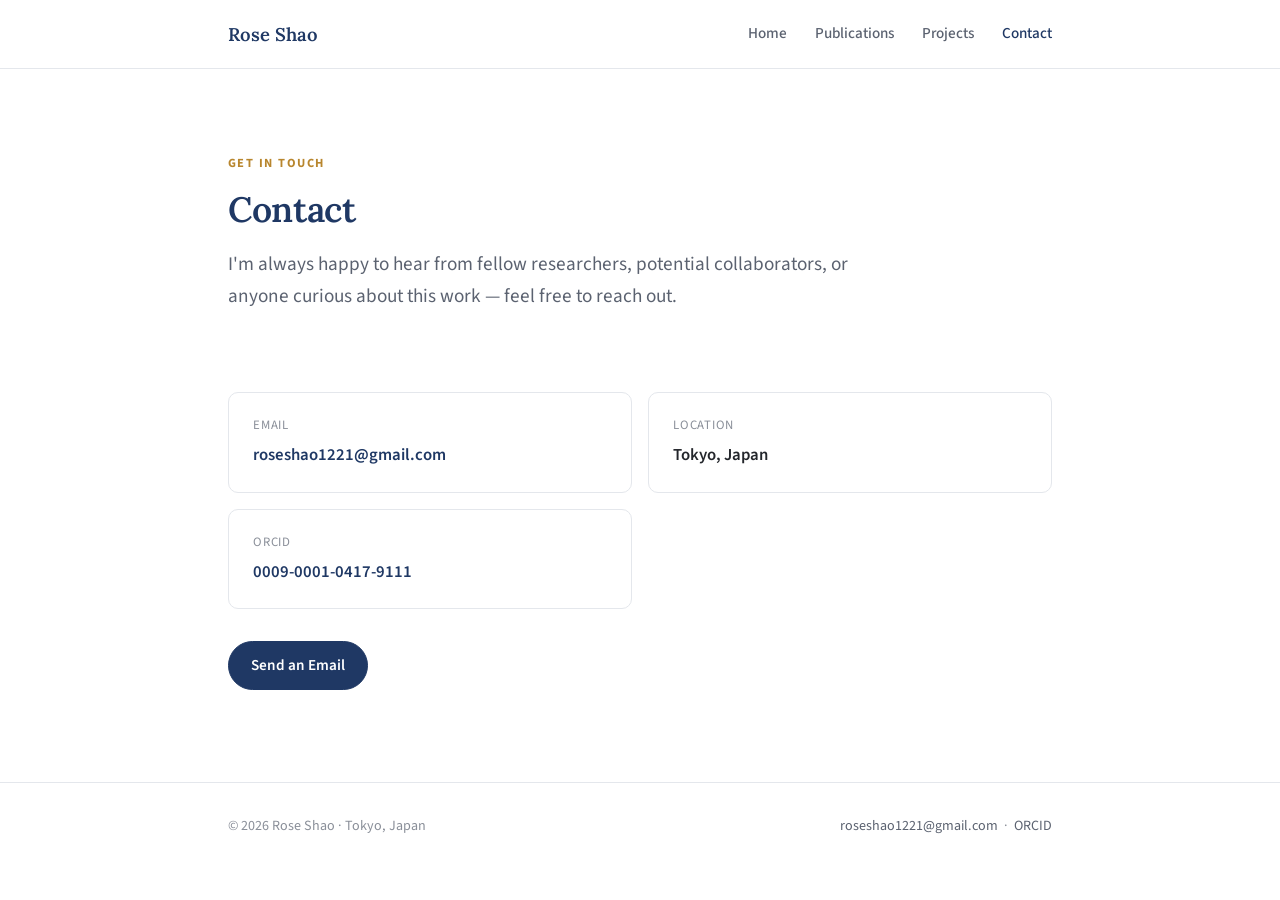
==== contact.html @ c5a9d0fc "Add files via upload" ====
<!DOCTYPE html>
<html lang="en">
<head>
<meta charset="UTF-8">
<meta name="viewport" content="width=device-width, initial-scale=1.0">
<title>Contact — Rose Shao</title>
<meta name="description" content="Get in touch with Rose Shao — researcher in HCI and psychology, based in Tokyo, Japan.">
<link rel="preconnect" href="https://fonts.googleapis.com">
<link rel="preconnect" href="https://fonts.gstatic.com" crossorigin>
<link href="https://fonts.googleapis.com/css2?family=Lora:wght@500;600;700&family=Source+Sans+3:wght@400;500;600;700&display=swap" rel="stylesheet">
<link rel="stylesheet" href="css/style.css">
</head>
<body>

<header class="site-header">
  <div class="wrap">
    <a href="index.html" class="logo">Rose Shao</a>
    <nav>
      <a href="index.html">Home</a>
      <a href="publications.html">Publications</a>
      <a href="projects.html">Projects</a>
      <a href="contact.html" class="active">Contact</a>
    </nav>
  </div>
</header>

<main>
  <section class="hero" style="padding-bottom: 24px;">
    <div class="wrap">
      <p class="eyebrow">Get in Touch</p>
      <h1 style="font-size: 2.2rem;">Contact</h1>
      <p class="tagline">I'm always happy to hear from fellow researchers, potential collaborators,
      or anyone curious about this work — feel free to reach out.</p>
    </div>
  </section>

  <section style="padding-top: 8px;">
    <div class="wrap">
      <div class="contact-grid">
        <div class="contact-card">
          <div class="label">Email</div>
          <div class="value"><a href="mailto:roseshao1221@gmail.com">roseshao1221@gmail.com</a></div>
        </div>
        <div class="contact-card">
          <div class="label">Location</div>
          <div class="value">Tokyo, Japan</div>
        </div>
        <div class="contact-card">
          <div class="label">ORCID</div>
          <div class="value"><a href="https://orcid.org/0009-0001-0417-9111" target="_blank" rel="noopener">0009-0001-0417-9111</a></div>
        </div>
      </div>

      <div class="cta-row" style="margin-top: 32px;">
        <a class="btn btn-primary" href="mailto:roseshao1221@gmail.com">Send an Email</a>
      </div>
    </div>
  </section>
</main>

<footer class="site-footer">
  <div class="wrap">
    <p>© 2026 Rose Shao · Tokyo, Japan</p>
    <p><a href="mailto:roseshao1221@gmail.com">roseshao1221@gmail.com</a> &nbsp;·&nbsp; <a href="https://orcid.org/0009-0001-0417-9111" target="_blank" rel="noopener">ORCID</a></p>
  </div>
</footer>

</body>
</html>
---- css/style.css ----
/* ===== Rose Shao — Personal Site ===== */

:root {
  --navy: #1f3864;
  --navy-deep: #162748;
  --ink: #23262b;
  --muted: #5b6270;
  --faint: #8a8f99;
  --border: #e4e7ec;
  --bg: #ffffff;
  --bg-tint: #f6f8fb;
  --gold: #b8862e;
  --gold-bg: #fbf3e6;
  --max-w: 880px;
  --radius: 10px;
}

* { box-sizing: border-box; }

html { scroll-behavior: smooth; }

body {
  margin: 0;
  background: var(--bg);
  color: var(--ink);
  font-family: "Source Sans 3", "Inter", -apple-system, BlinkMacSystemFont, "Segoe UI", sans-serif;
  font-size: 17px;
  line-height: 1.65;
  -webkit-font-smoothing: antialiased;
}

h1, h2, h3, h4 {
  font-family: "Lora", Georgia, "Times New Roman", serif;
  color: var(--navy);
  line-height: 1.25;
  margin: 0 0 0.5em 0;
  font-weight: 600;
}

h1 { font-size: 2.6rem; letter-spacing: -0.01em; }
h2 { font-size: 1.6rem; margin-top: 0; }
h3 { font-size: 1.2rem; margin-bottom: 0.35em; }

p { margin: 0 0 1em 0; color: var(--ink); }

a { color: var(--navy); text-decoration: none; }
a:hover { text-decoration: underline; }

.wrap {
  max-width: var(--max-w);
  margin: 0 auto;
  padding: 0 28px;
}

/* ---------- Header ---------- */
.site-header {
  border-bottom: 1px solid var(--border);
  position: sticky;
  top: 0;
  background: rgba(255, 255, 255, 0.92);
  backdrop-filter: saturate(180%) blur(6px);
  z-index: 20;
}

.site-header .wrap {
  display: flex;
  align-items: center;
  justify-content: space-between;
  height: 68px;
}

.logo {
  font-family: "Lora", Georgia, serif;
  font-weight: 600;
  font-size: 1.15rem;
  color: var(--navy);
}
.logo:hover { text-decoration: none; }

.site-header nav {
  display: flex;
  align-items: center;
  gap: 28px;
}

.site-header nav a {
  color: var(--muted);
  font-size: 0.95rem;
  font-weight: 500;
}
.site-header nav a:hover { color: var(--navy); text-decoration: none; }
.site-header nav a.active { color: var(--navy); }

.nav-cv {
  border: 1px solid var(--navy);
  border-radius: 999px;
  padding: 6px 16px !important;
  color: var(--navy) !important;
}
.nav-cv:hover { background: var(--navy); color: #fff !important; }

/* ---------- Hero ---------- */
.hero {
  padding: 84px 0 56px 0;
}

.eyebrow {
  text-transform: uppercase;
  letter-spacing: 0.12em;
  font-size: 0.78rem;
  color: var(--gold);
  font-weight: 700;
  margin-bottom: 14px;
}

.tagline {
  font-size: 1.2rem;
  color: var(--muted);
  max-width: 620px;
}

.cta-row {
  display: flex;
  gap: 14px;
  flex-wrap: wrap;
  margin-top: 28px;
}

.btn {
  display: inline-block;
  padding: 11px 22px;
  border-radius: 999px;
  font-size: 0.95rem;
  font-weight: 600;
  border: 1px solid var(--navy);
}
.btn:hover { text-decoration: none; }

.btn-primary {
  background: var(--navy);
  color: #fff;
}
.btn-primary:hover { background: var(--navy-deep); }

.btn-secondary {
  background: transparent;
  color: var(--navy);
}
.btn-secondary:hover { background: var(--bg-tint); }

/* ---------- Sections ---------- */
section { padding: 52px 0; }
section.tint { background: var(--bg-tint); }
.section-divider { border: none; border-top: 1px solid var(--border); margin: 0; }

.section-head {
  display: flex;
  align-items: baseline;
  justify-content: space-between;
  margin-bottom: 28px;
}

.section-head .see-all { font-size: 0.92rem; font-weight: 600; }

/* ---------- Stats ---------- */
.stat-row {
  display: grid;
  grid-template-columns: repeat(3, 1fr);
  gap: 18px;
  margin-top: 32px;
}

.stat-card {
  border: 1px solid var(--border);
  border-radius: var(--radius);
  padding: 20px 18px;
  text-align: center;
}

.stat-num {
  font-family: "Lora", Georgia, serif;
  font-size: 2rem;
  color: var(--navy);
  font-weight: 700;
}

.stat-label {
  font-size: 0.85rem;
  color: var(--muted);
  margin-top: 4px;
}

/* ---------- Education / list rows ---------- */
.edu-row {
  display: flex;
  justify-content: space-between;
  gap: 20px;
  padding: 18px 0;
  border-bottom: 1px solid var(--border);
}
.edu-row:last-child { border-bottom: none; }

.edu-row .school { font-weight: 600; color: var(--ink); }
.edu-row .degree { color: var(--muted); font-size: 0.95rem; }
.edu-row .when { color: var(--faint); font-size: 0.88rem; white-space: nowrap; text-align: right; }

/* ---------- Cards (publications / projects) ---------- */
.card {
  border: 1px solid var(--border);
  border-radius: var(--radius);
  padding: 26px 28px;
  margin-bottom: 20px;
  background: #fff;
}

.card-eyebrow {
  display: flex;
  gap: 10px;
  flex-wrap: wrap;
  align-items: center;
  margin-bottom: 10px;
}

.badge {
  display: inline-block;
  font-size: 0.76rem;
  font-weight: 700;
  letter-spacing: 0.03em;
  text-transform: uppercase;
  padding: 3px 10px;
  border-radius: 999px;
  background: var(--bg-tint);
  color: var(--navy);
  border: 1px solid var(--border);
}

.badge-honor {
  background: var(--gold-bg);
  color: var(--gold);
  border-color: #eddcb8;
}

.card h3 { margin-bottom: 6px; }

.card .venue {
  color: var(--muted);
  font-size: 0.92rem;
  margin-bottom: 14px;
}

.card .findings {
  margin: 14px 0 0 0;
  padding: 14px 16px;
  background: var(--bg-tint);
  border-radius: 8px;
  font-size: 0.95rem;
}
.card .findings strong { color: var(--navy); }

.tag-row {
  display: flex;
  gap: 8px;
  flex-wrap: wrap;
  margin-top: 16px;
}
.tag {
  font-size: 0.8rem;
  color: var(--muted);
  background: var(--bg-tint);
  border-radius: 6px;
  padding: 3px 10px;
}

.card-links {
  margin-top: 16px;
  display: flex;
  gap: 18px;
  font-size: 0.92rem;
  font-weight: 600;
}

.citation {
  font-family: "Menlo", "Consolas", monospace;
  font-size: 0.83rem;
  color: var(--muted);
  background: var(--bg-tint);
  border-left: 3px solid var(--navy);
  padding: 12px 16px;
  border-radius: 0 6px 6px 0;
  margin-top: 14px;
  line-height: 1.55;
}

.note {
  font-size: 0.85rem;
  color: var(--faint);
  font-style: italic;
  margin-top: 10px;
}

/* ---------- Contact ---------- */
.contact-grid {
  display: grid;
  grid-template-columns: 1fr 1fr;
  gap: 16px;
  margin-top: 28px;
}

.contact-card {
  border: 1px solid var(--border);
  border-radius: var(--radius);
  padding: 22px 24px;
}

.contact-card .label {
  font-size: 0.8rem;
  text-transform: uppercase;
  letter-spacing: 0.06em;
  color: var(--faint);
  margin-bottom: 6px;
}

.contact-card .value {
  font-size: 1.05rem;
  font-weight: 600;
}

/* ---------- Footer ---------- */
.site-footer {
  border-top: 1px solid var(--border);
  padding: 32px 0;
  margin-top: 40px;
}

.site-footer .wrap {
  display: flex;
  justify-content: space-between;
  align-items: center;
  flex-wrap: wrap;
  gap: 12px;
}

.site-footer p {
  margin: 0;
  color: var(--faint);
  font-size: 0.88rem;
}

.site-footer a { color: var(--muted); }

/* ---------- Responsive ---------- */
@media (max-width: 640px) {
  h1 { font-size: 2rem; }
  .stat-row { grid-template-columns: 1fr; }
  .contact-grid { grid-template-columns: 1fr; }
  .site-header nav { gap: 16px; }
  .edu-row { flex-direction: column; }
  .edu-row .when { text-align: left; }
}
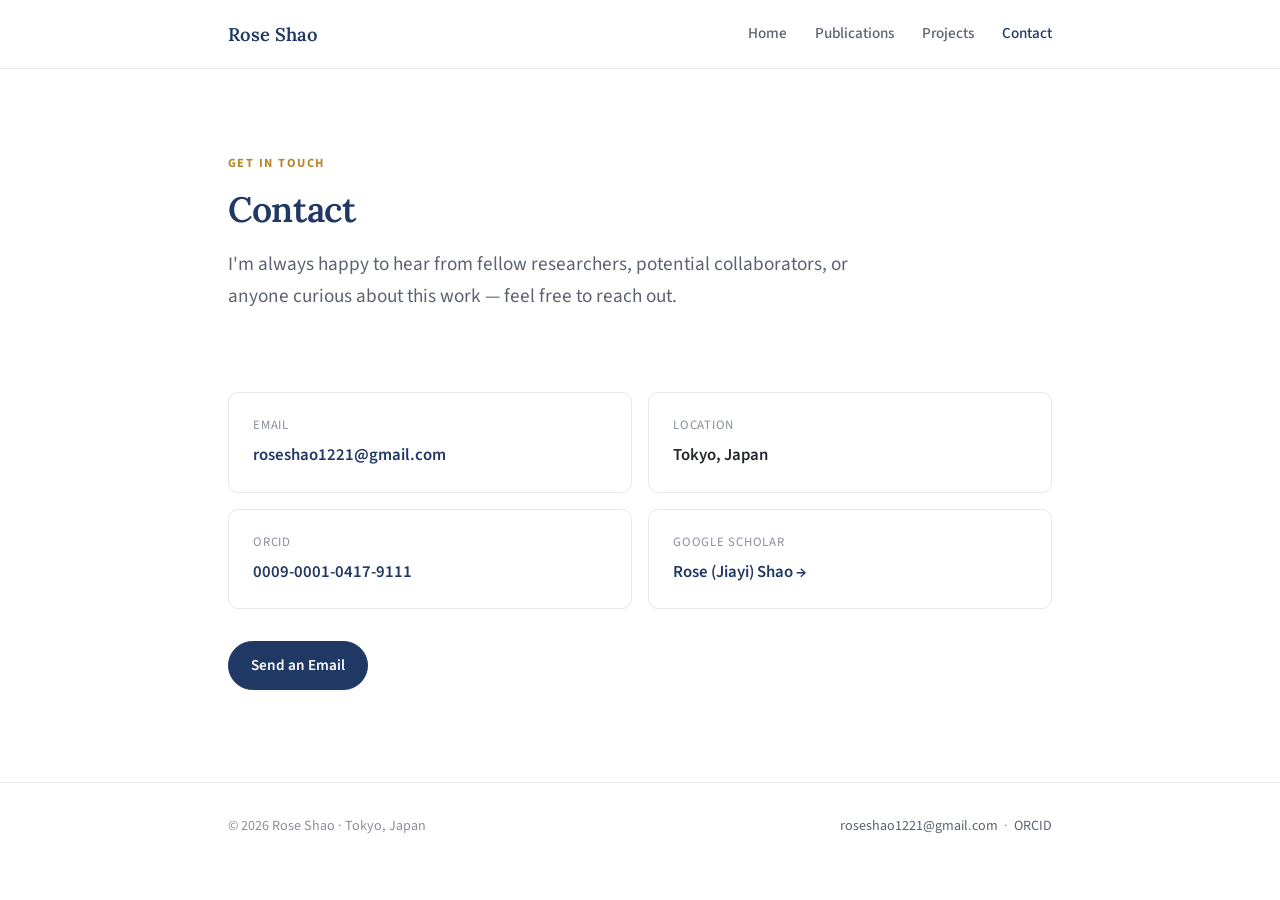
==== commit 95634217: "Add files via upload" ====
--- a/contact.html
+++ b/contact.html
@@ -49,6 +49,10 @@
           <div class="label">ORCID</div>
           <div class="value"><a href="https://orcid.org/0009-0001-0417-9111" target="_blank" rel="noopener">0009-0001-0417-9111</a></div>
         </div>
+        <div class="contact-card">
+          <div class="label">Google Scholar</div>
+          <div class="value"><a href="https://scholar.google.com/citations?user=iHE4daAAAAAJ&amp;hl=en" target="_blank" rel="noopener">Rose (Jiayi) Shao →</a></div>
+        </div>
       </div>
 
       <div class="cta-row" style="margin-top: 32px;">
--- a/css/style.css
+++ b/css/style.css
@@ -213,6 +213,30 @@
   background: #fff;
 }
 
+.card-photo {
+  width: calc(100% + 56px);
+  margin: -26px -28px 20px -28px;
+  border-radius: var(--radius) var(--radius) 0 0;
+  overflow: hidden;
+  background: var(--bg-tint);
+}
+
+.card-photo img {
+  width: 100%;
+  height: 300px;
+  object-fit: cover;
+  object-position: center;
+  display: block;
+}
+
+.card-photo-credit {
+  font-size: 0.76rem;
+  color: var(--faint);
+  padding: 6px 16px;
+  background: var(--bg-tint);
+  text-align: right;
+}
+
 .card-eyebrow {
   display: flex;
   gap: 10px;
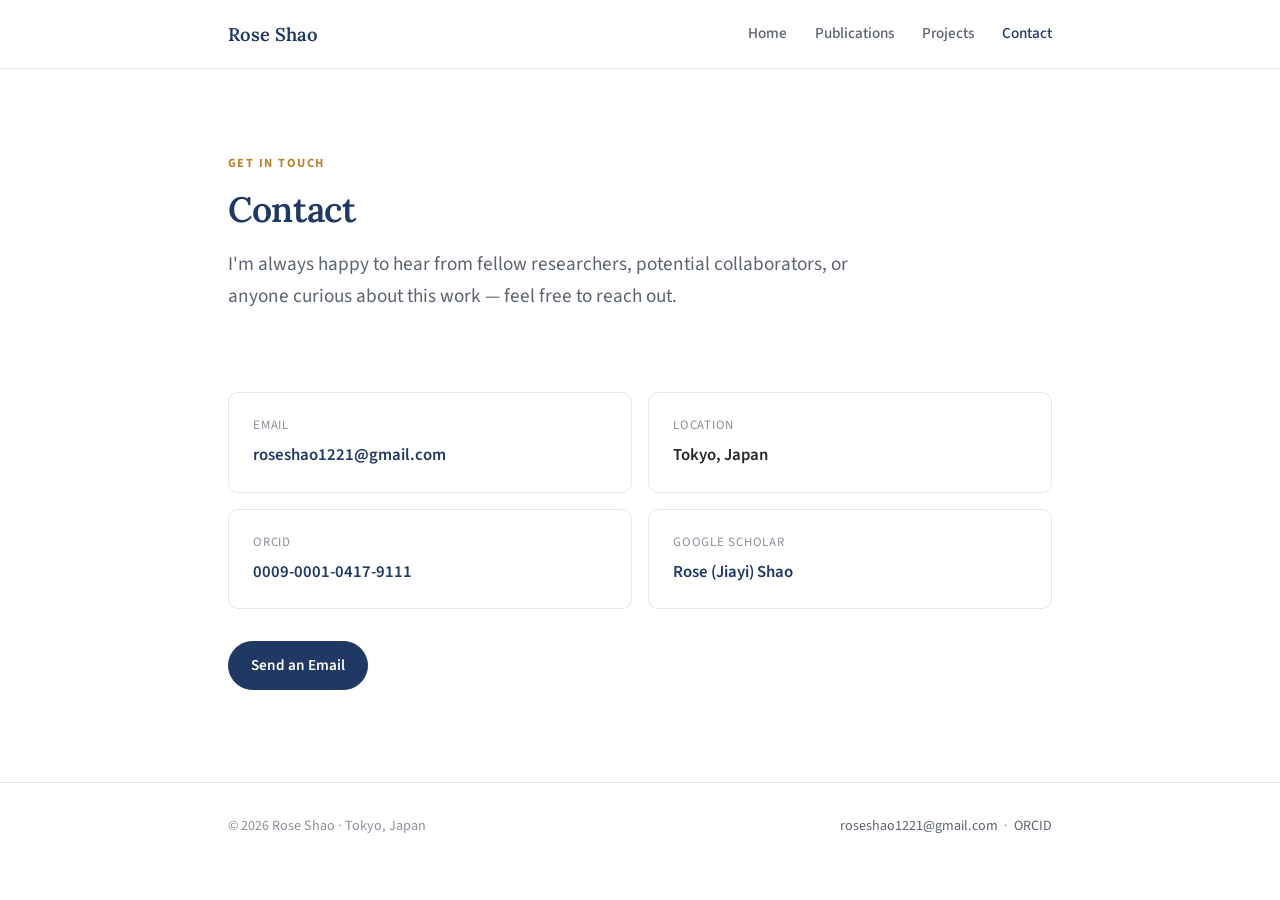
==== commit bb657793: "Add files via upload" ====
--- a/contact.html
+++ b/contact.html
@@ -51,7 +51,7 @@
         </div>
         <div class="contact-card">
           <div class="label">Google Scholar</div>
-          <div class="value"><a href="https://scholar.google.com/citations?user=iHE4daAAAAAJ&amp;hl=en" target="_blank" rel="noopener">Rose (Jiayi) Shao →</a></div>
+          <div class="value"><a href="https://scholar.google.com/citations?user=iHE4daAAAAAJ&amp;hl=en" target="_blank" rel="noopener">Rose (Jiayi) Shao</a></div>
         </div>
       </div>
 
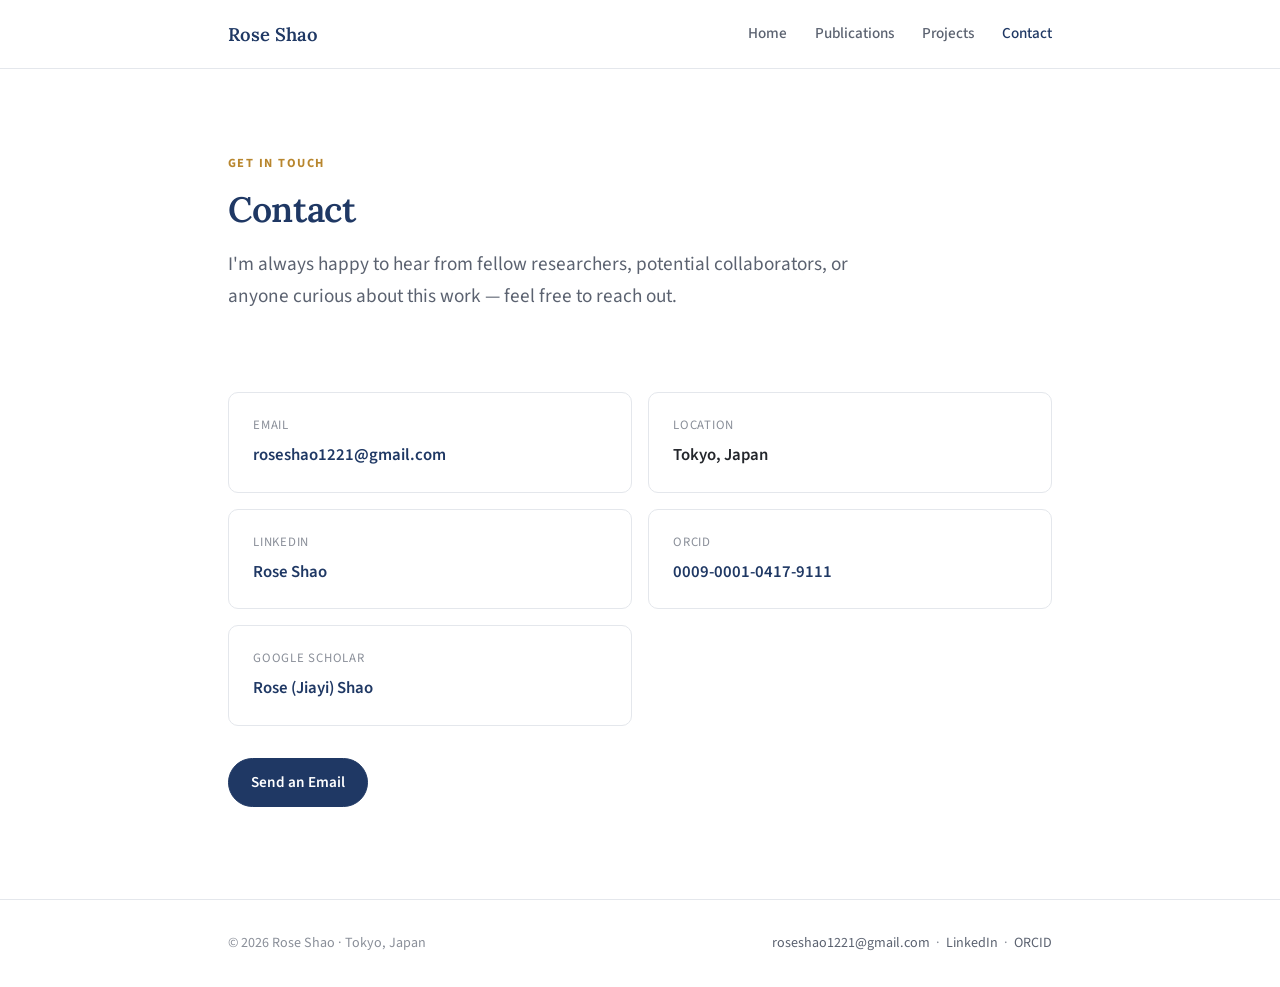
==== commit c35972fa: "Add LinkedIn profile link to contact card and site footer Job search is active — makes it easier for" ====
--- a/contact.html
+++ b/contact.html
@@ -5,6 +5,12 @@
 <meta name="viewport" content="width=device-width, initial-scale=1.0">
 <title>Contact — Rose Shao</title>
 <meta name="description" content="Get in touch with Rose Shao — researcher in HCI and psychology, based in Tokyo, Japan.">
+<link rel="icon" href="favicon.svg" type="image/svg+xml">
+<meta property="og:type" content="website">
+<meta property="og:title" content="Contact — Rose Shao">
+<meta property="og:description" content="Get in touch with Rose Shao — researcher in HCI and psychology, based in Tokyo, Japan.">
+<meta property="og:url" content="https://roseshao1221.github.io/Rose-Shao-Website/contact.html">
+<meta name="twitter:card" content="summary">
 <link rel="preconnect" href="https://fonts.googleapis.com">
 <link rel="preconnect" href="https://fonts.gstatic.com" crossorigin>
 <link href="https://fonts.googleapis.com/css2?family=Lora:wght@500;600;700&family=Source+Sans+3:wght@400;500;600;700&display=swap" rel="stylesheet">
@@ -46,6 +52,10 @@
           <div class="value">Tokyo, Japan</div>
         </div>
         <div class="contact-card">
+          <div class="label">LinkedIn</div>
+          <div class="value"><a href="https://www.linkedin.com/in/rose-shao-9a7721168/" target="_blank" rel="noopener">Rose Shao</a></div>
+        </div>
+        <div class="contact-card">
           <div class="label">ORCID</div>
           <div class="value"><a href="https://orcid.org/0009-0001-0417-9111" target="_blank" rel="noopener">0009-0001-0417-9111</a></div>
         </div>
@@ -65,7 +75,7 @@
 <footer class="site-footer">
   <div class="wrap">
     <p>© 2026 Rose Shao · Tokyo, Japan</p>
-    <p><a href="mailto:roseshao1221@gmail.com">roseshao1221@gmail.com</a> &nbsp;·&nbsp; <a href="https://orcid.org/0009-0001-0417-9111" target="_blank" rel="noopener">ORCID</a></p>
+    <p><a href="mailto:roseshao1221@gmail.com">roseshao1221@gmail.com</a> &nbsp;·&nbsp; <a href="https://www.linkedin.com/in/rose-shao-9a7721168/" target="_blank" rel="noopener">LinkedIn</a> &nbsp;·&nbsp; <a href="https://orcid.org/0009-0001-0417-9111" target="_blank" rel="noopener">ORCID</a></p>
   </div>
 </footer>
 
--- a/css/style.css
+++ b/css/style.css
@@ -91,14 +91,6 @@
 .site-header nav a:hover { color: var(--navy); text-decoration: none; }
 .site-header nav a.active { color: var(--navy); }
 
-.nav-cv {
-  border: 1px solid var(--navy);
-  border-radius: 999px;
-  padding: 6px 16px !important;
-  color: var(--navy) !important;
-}
-.nav-cv:hover { background: var(--navy); color: #fff !important; }
-
 /* ---------- Hero ---------- */
 .hero {
   padding: 84px 0 56px 0;
